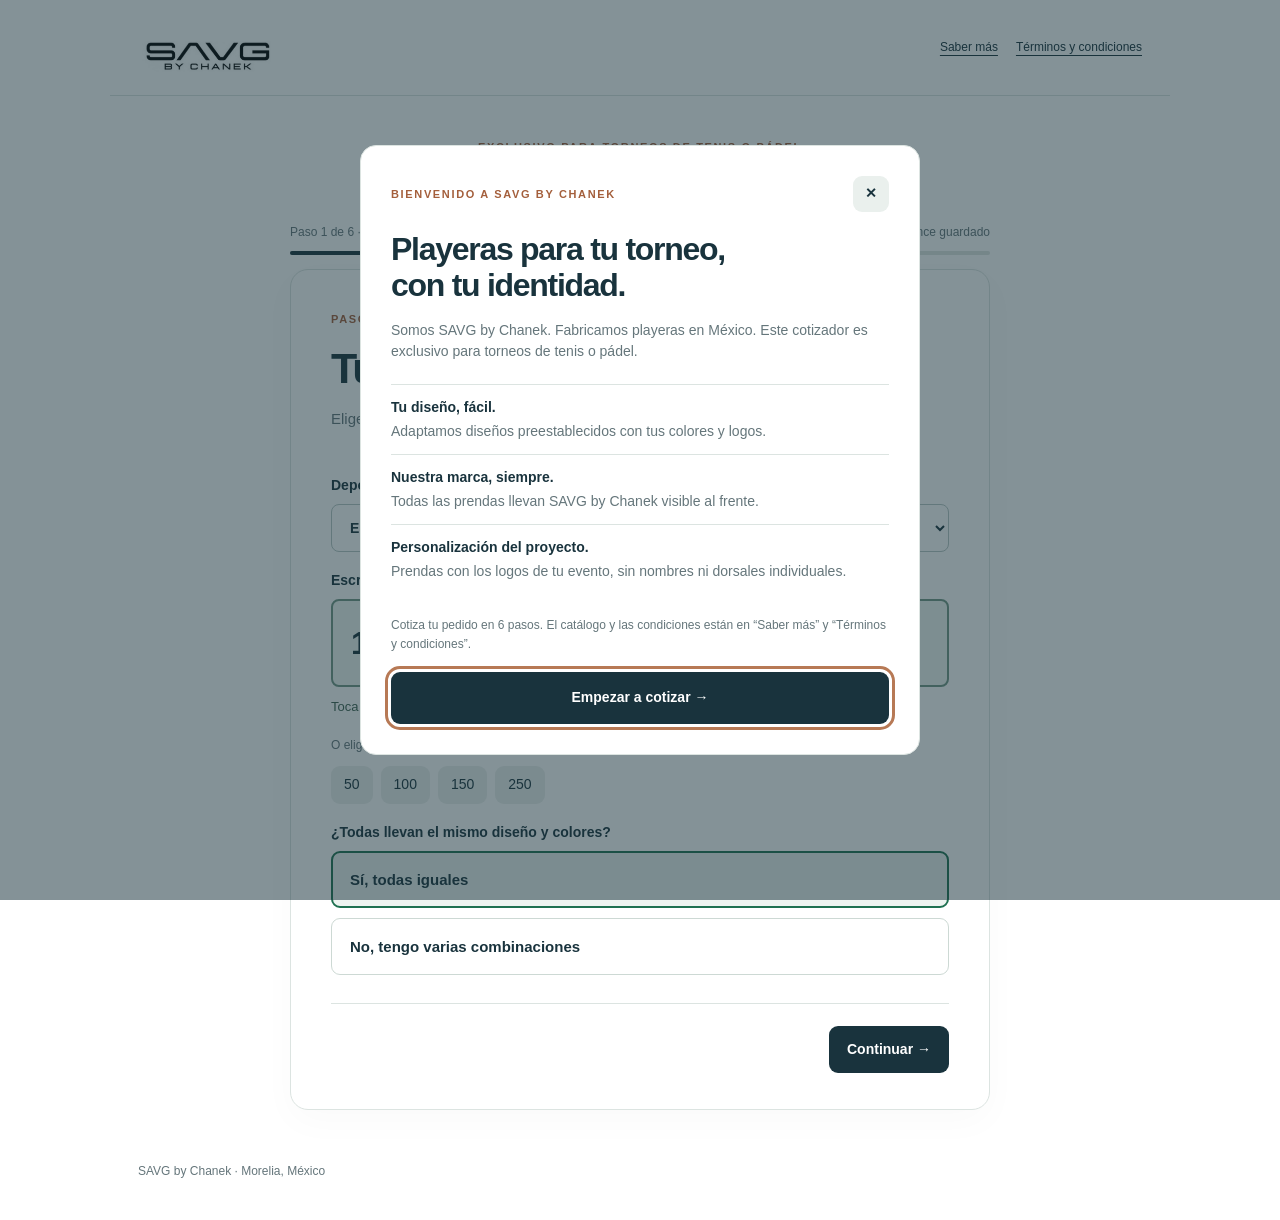
==== muestra.html @ 30528400 "Cotizador SAVG en savage.chanek.com.mx Copia del cotizador de torneos SAVG by Chanek con pixel de Me" ====
<!doctype html><html lang="es-MX"><head><meta charset="utf-8"><meta name="viewport" content="width=device-width,initial-scale=1"><meta name="theme-color" content="#19333d"><title>SAVG by Chanek | Cotiza tu torneo</title><meta name="description" content="Cotiza playeras para tu torneo de tenis o pádel en seis pasos. Conoce tu precio, compara calidades y revisa la viabilidad de tu proyecto."><link rel="stylesheet" href="styles.css"><script src="quote.js" defer></script><script src="examples.js" defer></script><script src="app.js" defer></script><script>
!function(f,b,e,v,n,t,s){if(f.fbq)return;n=f.fbq=function(){n.callMethod?n.callMethod.apply(n,arguments):n.queue.push(arguments)};if(!f._fbq)f._fbq=n;n.push=n;n.loaded=!0;n.version='2.0';n.queue=[];t=b.createElement(e);t.async=!0;t.src=v;s=b.getElementsByTagName(e)[0];s.parentNode.insertBefore(t,s)}(window,document,'script','https://connect.facebook.net/en_US/fbevents.js');
fbq('init','4872146926148195');fbq('track','PageView');
window.savgTrack=function(ev,data){try{if(window.fbq)fbq('track',ev,data||{})}catch(e){}};
</script>
</head><body>
<noscript><img height="1" width="1" style="display:none" alt="" src="https://www.facebook.com/tr?id=4872146926148195&amp;ev=PageView&amp;noscript=1"></noscript>

<header><a href="#" id="home" aria-label="SAVG by Chanek, cotizador"><img src="assets/logo.png" alt="SAVG by Chanek" width="140" height="55"></a><nav aria-label="Información"><button type="button" class="text-button" id="moreInfo">Saber más</button><button type="button" class="text-button" id="termsLink">Términos y condiciones</button></nav></header>
<main><div class="intro"><span class="eyebrow">EXCLUSIVO PARA TORNEOS DE TENIS O PÁDEL</span><p>Tu identidad. Nuestras playeras.</p></div><div id="sampleBanner" class="sample-banner" hidden><strong id="sampleTitle"></strong><span>Puedes cambiar las respuestas para probar.</span><a id="exitSample" href="./">Abrir el cotizador</a></div><div class="back-row"><button type="button" id="previous" class="return-button" hidden>← Regresar</button></div><div id="priceBar" class="price-bar" hidden aria-live="polite"><div><span id="priceCaption">Tu estimado</span><strong id="quickPrice"></strong></div><small id="quickUnit"></small></div><div class="progress-wrap"><span id="stage"></span><span id="savedStatus"></span><progress id="progress" max="6" value="1" aria-label="Avance de la cotización"></progress></div>
<form id="form" novalidate><section class="question" id="question" tabindex="-1"><span id="stepLabel" class="eyebrow"></span><h1 id="questionTitle"></h1><p id="questionHint" class="lead"></p><div id="answer"></div><p id="error" class="error" role="alert"></p><div class="navigation"><button type="button" id="back" class="secondary">← Anterior</button><button type="submit" id="next">Continuar →</button></div></section></form>
<section id="result" class="result" tabindex="-1" hidden><div class="result-heading"><span class="eyebrow">TU COTIZACIÓN</span><h1>Esto es lo que necesitas.</h1><p>Revisa el precio y qué tan viable es tu proyecto.</p></div><div class="result-grid"><div><section class="result-card" id="feasibility" aria-live="polite"></section><section class="result-card"><h2>Tu pedido</h2><div id="summary"></div><button type="button" class="text-button" id="edit">Editar mis respuestas</button></section></div><section class="result-card budget"><h2>Tu presupuesto</h2><div id="costs"></div><p class="hint">MXN · IVA incluido · envío por cotizar.</p><p class="hint">Diseño: $500 MXN, descontado al producir. Sin cargo neto adicional de diseño en este estimado.</p><p id="resultTiming" class="hint"></p><button type="button" id="send" class="wide">Cotizar mi torneo →</button><div class="actions"><button type="button" id="copy" class="secondary">Copiar resumen</button><button type="button" id="print" class="secondary">Guardar como PDF</button></div><p id="status" role="status"></p><p class="hint">La cotización es un estimado. Un asesor confirma disponibilidad, diseño, envío y precio final antes de producir.</p><button type="button" class="text-button" id="resultTerms">Consultar términos y condiciones</button></section></div><button type="button" id="restart" class="text-button">Empezar otra cotización</button></section>
</main><footer><span>SAVG by Chanek · Morelia, México</span></footer>
<dialog id="welcome" class="welcome" aria-labelledby="welcomeTitle" aria-describedby="welcomeDescription"><div class="modal-head"><span class="eyebrow">BIENVENIDO A SAVG BY CHANEK</span><button type="button" id="closeWelcome" class="secondary welcome-close" aria-label="Cerrar presentación">✕</button></div><h2 id="welcomeTitle">Playeras para tu torneo,<br>con tu identidad.</h2><p id="welcomeDescription">Somos SAVG by Chanek. Fabricamos playeras en México. Este cotizador es exclusivo para torneos de tenis o pádel.</p><ul class="welcome-points"><li><strong>Tu diseño, fácil.</strong> Adaptamos diseños preestablecidos con tus colores y logos.</li><li><strong>Nuestra marca, siempre.</strong> Todas las prendas llevan SAVG by Chanek visible al frente.</li><li><strong>Personalización del proyecto.</strong> Prendas con los logos de tu evento, sin nombres ni dorsales individuales.</li></ul><p class="welcome-caption">Cotiza tu pedido en 6 pasos. El catálogo y las condiciones están en “Saber más” y “Términos y condiciones”.</p><button type="button" id="startQuote" class="wide" autofocus>Empezar a cotizar →</button></dialog>
<dialog id="learn" aria-labelledby="learnTitle"><div class="modal-head"><div><span class="eyebrow">SAVG BY CHANEK</span><h2 id="learnTitle">Saber más</h2></div><button type="button" id="closeLearn" class="secondary" aria-label="Cerrar Saber más">Cerrar ✕</button></div><p>Fabricamos playeras para torneos de tenis o pádel con diseños preestablecidos que adaptamos con tus colores y logos.</p><a class="button" href="assets/catalogo-savg.pdf" target="_blank" rel="noopener">Ver catálogo completo · PDF ↗</a><p class="hint">Se abre en otra pestaña. Tu cotización se conserva.</p><details><summary>Qué incluye el catálogo</summary><p>Diseños, calidades, precios por volumen, producción, beneficios para eventos y condiciones del proyecto.</p></details><details><summary>Cómo funciona</summary><p>Cotiza → elige un diseño preestablecido → confirma colores, tallas y logos → aprueba y paga el anticipo → producimos y liquidamos antes del envío.</p></details><details><summary>Comparar precios</summary><div class="table"><table><caption>Precio por playera · MXN · IVA incluido</caption><thead><tr><th>Piezas por variante</th><th>Media</th><th>Alta</th><th>Premium</th></tr></thead><tbody id="priceRows"></tbody></table></div><p class="hint">Cada diseño y combinación de colores se cotiza por separado. Correspondencias del catálogo: Media = ProLite Basic; Alta = ProLite Premium; Premium = ProLite Elite.</p></details><details><summary>Probar una muestra</summary><div class="sample-links"><a href="?ejemplo=estandar">Pedido estándar · 137 playeras ↗</a><a href="?ejemplo=expres">Pedido exprés · 67 playeras ↗</a><a href="?ejemplo=diseno">Proyecto que requiere ajustes ↗</a><a href="?ejemplo=variantes">Dos variantes · 25 + 25 playeras ↗</a></div><p class="hint">Son ejemplos editables. Tu cotización se conserva por separado.</p></details><button type="button" class="text-button" id="learnTerms">Consultar términos y condiciones</button></dialog>
<dialog id="condiciones" class="conditions" aria-labelledby="termsTitle"><div class="terms-header"><div><span class="eyebrow">SAVG BY CHANEK</span><h2 id="termsTitle">Términos y condiciones</h2></div><button type="button" id="closeTerms" class="button outline" autofocus aria-label="Cerrar términos y condiciones">Cerrar ✕</button></div><div class="terms-content"><p>Cotiza → confirma disponibilidad y detalles → aprueba y paga 50% → liquida antes del envío.</p><div class="rules">
<details><summary>Tiempos y pagos</summary><p>La fecha que eliges es la fecha deseada de recepción. El estimado cuenta lunes a viernes desde hoy en México, sin descontar festivos. Se requieren al menos 5 días hábiles para aceptar el proyecto. De 5 a 9 días hábiles se agrega un 20% provisional al subtotal de prendas para priorizar la producción. A partir de 10 días hábiles no se aplica el recargo automático. No equivale a confirmar disponibilidad ni entrega. Debemos revisar agenda y transporte a tu ciudad. La producción estándar requiere de 3 a 4 semanas desde la aprobación completa de cantidades, tallas, diseño, logos y anticipo, más el envío. El plazo y cualquier recargo se recalculan al confirmar. 50% para iniciar y 50% antes del envío.</p></details>
<details><summary>Precio por variante</summary><p>Mínimo 10 piezas de un mismo diseño y combinación de colores. No se suman diseños ni colores: dos variantes de 10 no forman un rango de 20. El mínimo disponible también depende de la tela. Cada variante puede tener un costo propio confirmado en la cotización.</p></details>
<details><summary>Diseño, marca y logos</summary><p>Diseño: $500 MXN, descontado si el pedido se produce con nosotros. Incluye de 3 a 15 logos. El logo SAVG permanece visible al frente. El alcance es de diseños base full print; no incluye diseño desde cero, cambios estructurales ni rediseños fuera del sistema.</p></details>
<details><summary>Archivos y aprobación</summary><p>Enviar logos vectorizados en AI, EPS o SVG. Conversión sin costo cuando sea posible; redibujar o trazar desde cero en casos extremos cuesta $1,000 MXN. Con JPG o PNG se requiere responsiva y no se garantiza precisión total de impresión. Confirmar todos los detalles y anticipo autoriza el inicio de producción.</p></details>
<details><summary>Cambios y cancelaciones</summary><p>Cantidades, tallas, colores, diseño y logos solo pueden modificarse antes de producir. Cualquier cambio posterior a la aprobación queda sujeto a validación y puede modificar el plazo. Si la producción comenzó, cancelar implica una penalización del 100% del anticipo.</p></details>
<details><summary>Envío, garantía y tallas</summary><p>Envío con costo adicional. SAVG no responde por demoras o daños durante el transporte. Reporta defectos de fabricación en un plazo de 5 días hábiles. Dama y caballero: CH, M, G, XG, XXG. Niño: 6-8, 8-10, 10-12 y 12-14.</p></details></div></div></dialog><dialog id="resetDialog"><h2>¿Empezar otra cotización?</h2><p>Se borrarán las respuestas de esta cotización.</p><div class="actions"><button type="button" id="cancelReset" class="secondary">Conservar respuestas</button><button type="button" id="confirmReset">Empezar de nuevo</button></div></dialog><section id="printQuote"></section><noscript>Activa JavaScript para completar tu solicitud de cotización.</noscript></body></html>
---- styles.css ----
:root{--ink:#19333d;--muted:#65767b;--rust:#a45f3c;--line:#dce4e1;--paper:#fff;--green:#1f7151;--amber:#946000;--red:#aa3834}*{box-sizing:border-box}[hidden]{display:none!important}html{scroll-behavior:smooth}body{margin:0;background:var(--paper);color:var(--ink);font:16px/1.5 Arial,Helvetica,sans-serif}header,main,footer{max-width:1060px;padding:20px 28px;margin:auto}header{display:flex;align-items:center;justify-content:space-between;gap:12px;border-bottom:1px solid var(--line)}header img{display:block;object-fit:contain}nav{display:flex;gap:18px;align-items:center}a{color:inherit}.intro{text-align:center;padding:18px 0 10px}.intro p{margin:6px 0;font-size:14px;color:var(--muted)}.eyebrow{font-size:11px;font-weight:700;letter-spacing:.15em;color:var(--rust)}.progress-wrap{max-width:700px;margin:22px auto 14px;display:flex;justify-content:space-between;gap:10px;flex-wrap:wrap;font-size:12px;color:var(--muted)}progress{width:100%;height:4px;border:0;border-radius:3px;overflow:hidden;accent-color:var(--ink)}progress::-webkit-progress-bar{background:#dfe6e2}progress::-webkit-progress-value{background:var(--ink)}.question{max-width:700px;margin:auto;background:white;border:1px solid var(--line);border-radius:18px;padding:36px 40px;box-shadow:0 12px 36px #19333d06}h1{font-size:clamp(29px,4.4vw,43px);letter-spacing:-.045em;line-height:1.13;margin:14px 0 14px}h2{font-size:22px;letter-spacing:-.025em;margin:8px 0 18px}.lead{color:var(--muted);font-size:15px;margin:0 0 26px;line-height:1.6}button,.button{cursor:pointer;border:0;border-radius:9px;padding:14px 18px;background:var(--ink);color:white;font:700 14px/1.4 Arial,sans-serif;text-decoration:none;display:inline-block}button:disabled{opacity:.5;cursor:not-allowed}.secondary{background:#eaf0ed;color:var(--ink)}.text-button{background:transparent;color:var(--ink);padding:6px 0;text-decoration:underline;text-underline-offset:4px;font-weight:400;font-size:12px}input,select,textarea{display:block;width:100%;min-width:0;margin:8px 0 0;padding:14px;border:1px solid #b9c8c5;border-radius:8px;font:inherit;color:var(--ink);background:white}input[type=number]{font-size:24px;font-weight:700}input[type=checkbox]{display:inline;width:auto;margin-right:8px;accent-color:var(--ink)}label{display:block;font-size:14px;font-weight:700;margin:18px 0 8px}textarea{min-height:80px}button:focus-visible,a:focus-visible,input:focus-visible,summary:focus-visible,textarea:focus-visible{outline:3px solid #b77955;outline-offset:3px}.question:focus{outline:none}.choices{display:grid;gap:10px}.choice{display:flex;align-items:center;justify-content:space-between;gap:14px;width:100%;padding:17px 18px;text-align:left;color:var(--ink);background:white;border:1px solid #cdd9d4;font-size:15px;font-weight:600;transition:border-color .15s,background .15s}.choice:hover{background:#f3f6f4;border-color:#8aaba0}.choice[aria-pressed=true]{background:#edf4f0;border:2px solid var(--green);padding:16px 17px}.choice small{display:block;font-size:12px;color:var(--muted);font-weight:400;margin-top:4px}.choice .price{font-size:20px;white-space:nowrap}.quality-note{font-size:13px;color:var(--rust);background:#fbf2e9;padding:12px 14px;border-radius:8px}.pills{display:flex;gap:8px;flex-wrap:wrap;margin:12px 0}.pills button{padding:9px 13px;background:#edf1ef;color:var(--ink);font-weight:500}.navigation{display:flex;justify-content:space-between;align-items:center;gap:14px;margin-top:28px;border-top:1px solid var(--line);padding-top:22px}.navigation #next{margin-left:auto}.hint,small{font-size:12px;color:var(--muted)}.error{font-size:13px;color:var(--red)}.variant{padding:16px;border:1px solid var(--line);border-radius:10px;margin:14px 0}.variant h3{font-size:15px;margin:0}.variant label{margin-top:12px}.split{display:grid;grid-template-columns:1fr 1fr;gap:16px}.price-bar{max-width:700px;margin:15px auto 20px;padding:15px 20px;border-radius:12px;background:var(--ink);color:white;display:flex;align-items:center;justify-content:space-between;gap:14px}.price-bar div{display:flex;flex-direction:column}.price-bar span{font-size:11px;color:#b8cfc7}.price-bar strong{font-size:27px;letter-spacing:-.04em}.price-bar small{color:#e5eee9;text-align:right}.result-heading{text-align:center;margin:30px 0}.result-heading p{color:var(--muted)}.result-grid{display:grid;grid-template-columns:1fr 1fr;gap:20px}.result-card{background:white;padding:26px;border:1px solid var(--line);border-radius:15px;margin-bottom:18px}.result-card p{color:var(--muted);font-size:14px}.budget{align-self:start}.status-badge{display:inline-flex;align-items:center;gap:8px;font-size:12px;font-weight:700}.dot{width:11px;height:11px;border-radius:100%;background:currentColor}.green{color:var(--green)}.yellow{color:var(--amber)}.red{color:var(--red)}.reason{border-top:1px solid var(--line);padding:12px 0;margin:0!important}.positive{font-size:13px!important}.amount{display:flex;justify-content:space-between;gap:16px;margin:13px 0}.amount.total{font-size:25px;font-weight:700;border-top:1px solid var(--line);padding-top:18px}.line-item{border-top:1px solid var(--line);padding:12px 0}.line-item p{margin:4px 0;font-size:13px}.wide{width:100%}.actions{display:flex;gap:8px;flex-wrap:wrap;margin-top:12px}details{border-top:1px solid var(--line);padding-top:14px;margin-top:18px}summary{cursor:pointer;font-weight:700;font-size:14px}.table{overflow:auto}table{width:100%;border-collapse:collapse;font-size:12px;margin:15px 0}td,th{padding:10px 6px;border-bottom:1px solid var(--line);text-align:left}caption{text-align:left;font-size:11px;color:var(--muted)}dialog{max-width:760px;width:calc(100% - 32px);max-height:88vh;border:1px solid var(--line);border-radius:16px;color:var(--ink);padding:28px}dialog::backdrop{background:#19333d88}.modal-head,.terms-header{display:flex;justify-content:space-between;align-items:center;gap:16px}.modal-head h2,.terms-header h2{margin:8px 0}dialog p{font-size:14px;color:var(--muted)}.terms-content{font-size:14px}footer{display:flex;justify-content:space-between;flex-wrap:wrap;gap:12px;font-size:12px;color:var(--muted);padding-top:32px;padding-bottom:40px}#printQuote{display:none}@media(max-width:680px){header,main,footer{padding:16px}header img{width:112px;height:44px}nav{gap:12px}nav .text-button{font-size:11px}.intro{padding-top:15px}.question{padding:26px 22px;border-radius:14px}.result-grid,.split{grid-template-columns:1fr}.price-bar{padding:13px 16px}.price-bar strong{font-size:25px}.price-bar small{font-size:11px}h1{font-size:32px}.choice{font-size:14px;padding:15px}.choice[aria-pressed=true]{padding:14px}.result-card{padding:22px}.question .navigation{position:relative}#savedStatus{font-size:10px}dialog{padding:22px}.quality .price{font-size:18px}}@media print{body>*{display:none!important}body{background:white}#printQuote{display:block!important;white-space:pre-wrap;font:12px/1.6 Arial;color:#111;padding:10mm}#printQuote img{width:140px;display:block;margin-bottom:20px}@page{margin:12mm}}

.back-row{max-width:700px;margin:12px auto}.return-button{border:1px solid #b6c8bf;background:#fff;color:var(--ink);padding:9px 14px;font-size:13px}.quantity-input{border:2px solid #719786;background:#f2f8f4;font-size:32px!important;padding:18px}.quantity-help{font-size:13px;color:#406352;margin:10px 0 20px}.preset-label{margin-bottom:0}.sample-banner{max-width:700px;margin:12px auto;padding:14px 18px;border:1px solid #d6bc8a;border-radius:10px;background:#fff7e7;display:flex;gap:7px;flex-direction:column;font-size:12px}.sample-banner span{color:var(--muted)}.sample-banner a{font-weight:700}.sample-links{display:grid;gap:14px;margin:18px 0;font-size:14px}#result:focus{outline:none}

select:focus-visible{outline:3px solid #b77955;outline-offset:3px}

.welcome{max-width:560px;padding:30px}.welcome .modal-head{gap:12px}.welcome-close{padding:8px 12px;flex-shrink:0}.welcome h2{font-size:32px;line-height:1.12;letter-spacing:-.04em;margin:20px 0 16px}.welcome-points{list-style:none;padding:0;margin:22px 0}.welcome-points li{padding:12px 0;border-top:1px solid var(--line);font-size:14px;color:var(--muted)}.welcome-points strong{color:var(--ink);display:block;margin-bottom:3px}.welcome .welcome-caption{font-size:12px;line-height:1.6;margin:18px 0}.welcome #startQuote{padding:16px}@media(max-width:680px){.welcome{padding:23px}.welcome h2{font-size:29px}.welcome .eyebrow{font-size:10px}.welcome-points{margin:16px 0}.welcome-points li{padding:10px 0}}
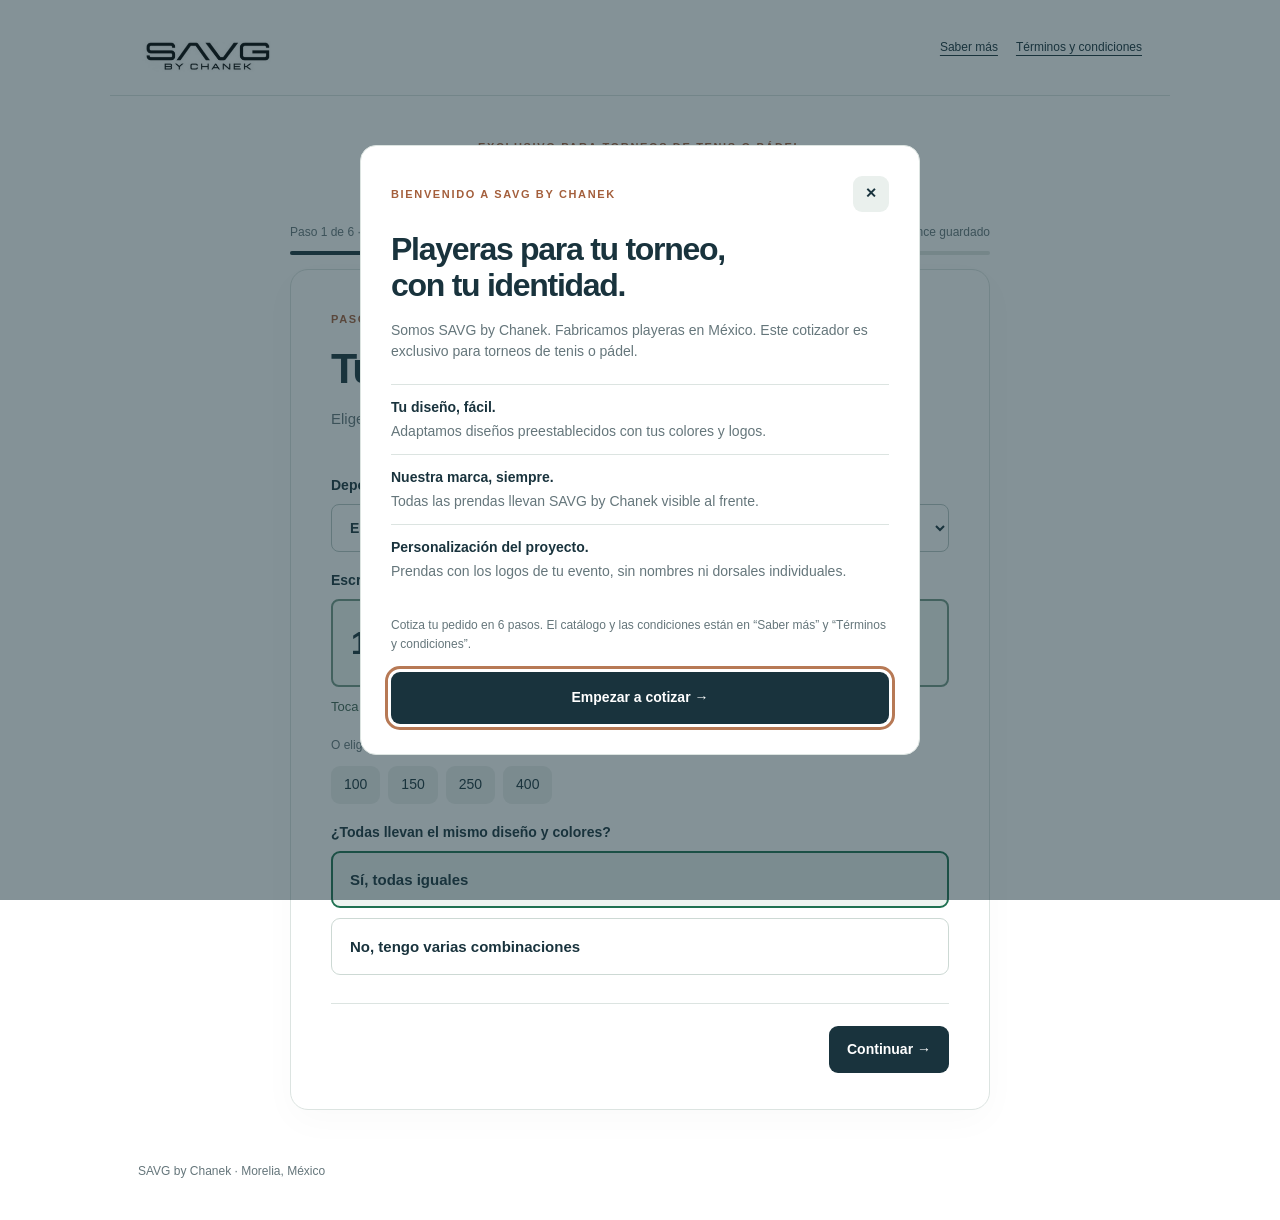
==== commit 0d447f96: "Mínimo de 100 playeras por variante en el cotizador Co-Authored-By: Claude Opus 5.5 <noreply@anthrop" ====
--- a/muestra.html
+++ b/muestra.html
@@ -12,10 +12,10 @@
 <section id="result" class="result" tabindex="-1" hidden><div class="result-heading"><span class="eyebrow">TU COTIZACIÓN</span><h1>Esto es lo que necesitas.</h1><p>Revisa el precio y qué tan viable es tu proyecto.</p></div><div class="result-grid"><div><section class="result-card" id="feasibility" aria-live="polite"></section><section class="result-card"><h2>Tu pedido</h2><div id="summary"></div><button type="button" class="text-button" id="edit">Editar mis respuestas</button></section></div><section class="result-card budget"><h2>Tu presupuesto</h2><div id="costs"></div><p class="hint">MXN · IVA incluido · envío por cotizar.</p><p class="hint">Diseño: $500 MXN, descontado al producir. Sin cargo neto adicional de diseño en este estimado.</p><p id="resultTiming" class="hint"></p><button type="button" id="send" class="wide">Cotizar mi torneo →</button><div class="actions"><button type="button" id="copy" class="secondary">Copiar resumen</button><button type="button" id="print" class="secondary">Guardar como PDF</button></div><p id="status" role="status"></p><p class="hint">La cotización es un estimado. Un asesor confirma disponibilidad, diseño, envío y precio final antes de producir.</p><button type="button" class="text-button" id="resultTerms">Consultar términos y condiciones</button></section></div><button type="button" id="restart" class="text-button">Empezar otra cotización</button></section>
 </main><footer><span>SAVG by Chanek · Morelia, México</span></footer>
 <dialog id="welcome" class="welcome" aria-labelledby="welcomeTitle" aria-describedby="welcomeDescription"><div class="modal-head"><span class="eyebrow">BIENVENIDO A SAVG BY CHANEK</span><button type="button" id="closeWelcome" class="secondary welcome-close" aria-label="Cerrar presentación">✕</button></div><h2 id="welcomeTitle">Playeras para tu torneo,<br>con tu identidad.</h2><p id="welcomeDescription">Somos SAVG by Chanek. Fabricamos playeras en México. Este cotizador es exclusivo para torneos de tenis o pádel.</p><ul class="welcome-points"><li><strong>Tu diseño, fácil.</strong> Adaptamos diseños preestablecidos con tus colores y logos.</li><li><strong>Nuestra marca, siempre.</strong> Todas las prendas llevan SAVG by Chanek visible al frente.</li><li><strong>Personalización del proyecto.</strong> Prendas con los logos de tu evento, sin nombres ni dorsales individuales.</li></ul><p class="welcome-caption">Cotiza tu pedido en 6 pasos. El catálogo y las condiciones están en “Saber más” y “Términos y condiciones”.</p><button type="button" id="startQuote" class="wide" autofocus>Empezar a cotizar →</button></dialog>
-<dialog id="learn" aria-labelledby="learnTitle"><div class="modal-head"><div><span class="eyebrow">SAVG BY CHANEK</span><h2 id="learnTitle">Saber más</h2></div><button type="button" id="closeLearn" class="secondary" aria-label="Cerrar Saber más">Cerrar ✕</button></div><p>Fabricamos playeras para torneos de tenis o pádel con diseños preestablecidos que adaptamos con tus colores y logos.</p><a class="button" href="assets/catalogo-savg.pdf" target="_blank" rel="noopener">Ver catálogo completo · PDF ↗</a><p class="hint">Se abre en otra pestaña. Tu cotización se conserva.</p><details><summary>Qué incluye el catálogo</summary><p>Diseños, calidades, precios por volumen, producción, beneficios para eventos y condiciones del proyecto.</p></details><details><summary>Cómo funciona</summary><p>Cotiza → elige un diseño preestablecido → confirma colores, tallas y logos → aprueba y paga el anticipo → producimos y liquidamos antes del envío.</p></details><details><summary>Comparar precios</summary><div class="table"><table><caption>Precio por playera · MXN · IVA incluido</caption><thead><tr><th>Piezas por variante</th><th>Media</th><th>Alta</th><th>Premium</th></tr></thead><tbody id="priceRows"></tbody></table></div><p class="hint">Cada diseño y combinación de colores se cotiza por separado. Correspondencias del catálogo: Media = ProLite Basic; Alta = ProLite Premium; Premium = ProLite Elite.</p></details><details><summary>Probar una muestra</summary><div class="sample-links"><a href="?ejemplo=estandar">Pedido estándar · 137 playeras ↗</a><a href="?ejemplo=expres">Pedido exprés · 67 playeras ↗</a><a href="?ejemplo=diseno">Proyecto que requiere ajustes ↗</a><a href="?ejemplo=variantes">Dos variantes · 25 + 25 playeras ↗</a></div><p class="hint">Son ejemplos editables. Tu cotización se conserva por separado.</p></details><button type="button" class="text-button" id="learnTerms">Consultar términos y condiciones</button></dialog>
+<dialog id="learn" aria-labelledby="learnTitle"><div class="modal-head"><div><span class="eyebrow">SAVG BY CHANEK</span><h2 id="learnTitle">Saber más</h2></div><button type="button" id="closeLearn" class="secondary" aria-label="Cerrar Saber más">Cerrar ✕</button></div><p>Fabricamos playeras para torneos de tenis o pádel con diseños preestablecidos que adaptamos con tus colores y logos.</p><a class="button" href="assets/catalogo-savg.pdf" target="_blank" rel="noopener">Ver catálogo completo · PDF ↗</a><p class="hint">Se abre en otra pestaña. Tu cotización se conserva.</p><details><summary>Qué incluye el catálogo</summary><p>Diseños, calidades, precios por volumen, producción, beneficios para eventos y condiciones del proyecto.</p></details><details><summary>Cómo funciona</summary><p>Cotiza → elige un diseño preestablecido → confirma colores, tallas y logos → aprueba y paga el anticipo → producimos y liquidamos antes del envío.</p></details><details><summary>Comparar precios</summary><div class="table"><table><caption>Precio por playera · MXN · IVA incluido</caption><thead><tr><th>Piezas por variante</th><th>Media</th><th>Alta</th><th>Premium</th></tr></thead><tbody id="priceRows"></tbody></table></div><p class="hint">Cada diseño y combinación de colores se cotiza por separado. Correspondencias del catálogo: Media = ProLite Basic; Alta = ProLite Premium; Premium = ProLite Elite.</p></details><details><summary>Probar una muestra</summary><div class="sample-links"><a href="?ejemplo=estandar">Pedido estándar · 137 playeras ↗</a><a href="?ejemplo=expres">Pedido exprés · 120 playeras ↗</a><a href="?ejemplo=diseno">Proyecto que requiere ajustes ↗</a><a href="?ejemplo=variantes">Dos variantes · 100 + 100 playeras ↗</a></div><p class="hint">Son ejemplos editables. Tu cotización se conserva por separado.</p></details><button type="button" class="text-button" id="learnTerms">Consultar términos y condiciones</button></dialog>
 <dialog id="condiciones" class="conditions" aria-labelledby="termsTitle"><div class="terms-header"><div><span class="eyebrow">SAVG BY CHANEK</span><h2 id="termsTitle">Términos y condiciones</h2></div><button type="button" id="closeTerms" class="button outline" autofocus aria-label="Cerrar términos y condiciones">Cerrar ✕</button></div><div class="terms-content"><p>Cotiza → confirma disponibilidad y detalles → aprueba y paga 50% → liquida antes del envío.</p><div class="rules">
 <details><summary>Tiempos y pagos</summary><p>La fecha que eliges es la fecha deseada de recepción. El estimado cuenta lunes a viernes desde hoy en México, sin descontar festivos. Se requieren al menos 5 días hábiles para aceptar el proyecto. De 5 a 9 días hábiles se agrega un 20% provisional al subtotal de prendas para priorizar la producción. A partir de 10 días hábiles no se aplica el recargo automático. No equivale a confirmar disponibilidad ni entrega. Debemos revisar agenda y transporte a tu ciudad. La producción estándar requiere de 3 a 4 semanas desde la aprobación completa de cantidades, tallas, diseño, logos y anticipo, más el envío. El plazo y cualquier recargo se recalculan al confirmar. 50% para iniciar y 50% antes del envío.</p></details>
-<details><summary>Precio por variante</summary><p>Mínimo 10 piezas de un mismo diseño y combinación de colores. No se suman diseños ni colores: dos variantes de 10 no forman un rango de 20. El mínimo disponible también depende de la tela. Cada variante puede tener un costo propio confirmado en la cotización.</p></details>
+<details><summary>Precio por variante</summary><p>Mínimo 100 piezas de un mismo diseño y combinación de colores. No se suman diseños ni colores: dos variantes de 100 no forman un rango de 200. Cada variante puede tener un costo propio confirmado en la cotización.</p></details>
 <details><summary>Diseño, marca y logos</summary><p>Diseño: $500 MXN, descontado si el pedido se produce con nosotros. Incluye de 3 a 15 logos. El logo SAVG permanece visible al frente. El alcance es de diseños base full print; no incluye diseño desde cero, cambios estructurales ni rediseños fuera del sistema.</p></details>
 <details><summary>Archivos y aprobación</summary><p>Enviar logos vectorizados en AI, EPS o SVG. Conversión sin costo cuando sea posible; redibujar o trazar desde cero en casos extremos cuesta $1,000 MXN. Con JPG o PNG se requiere responsiva y no se garantiza precisión total de impresión. Confirmar todos los detalles y anticipo autoriza el inicio de producción.</p></details>
 <details><summary>Cambios y cancelaciones</summary><p>Cantidades, tallas, colores, diseño y logos solo pueden modificarse antes de producir. Cualquier cambio posterior a la aprobación queda sujeto a validación y puede modificar el plazo. Si la producción comenzó, cancelar implica una penalización del 100% del anticipo.</p></details>
